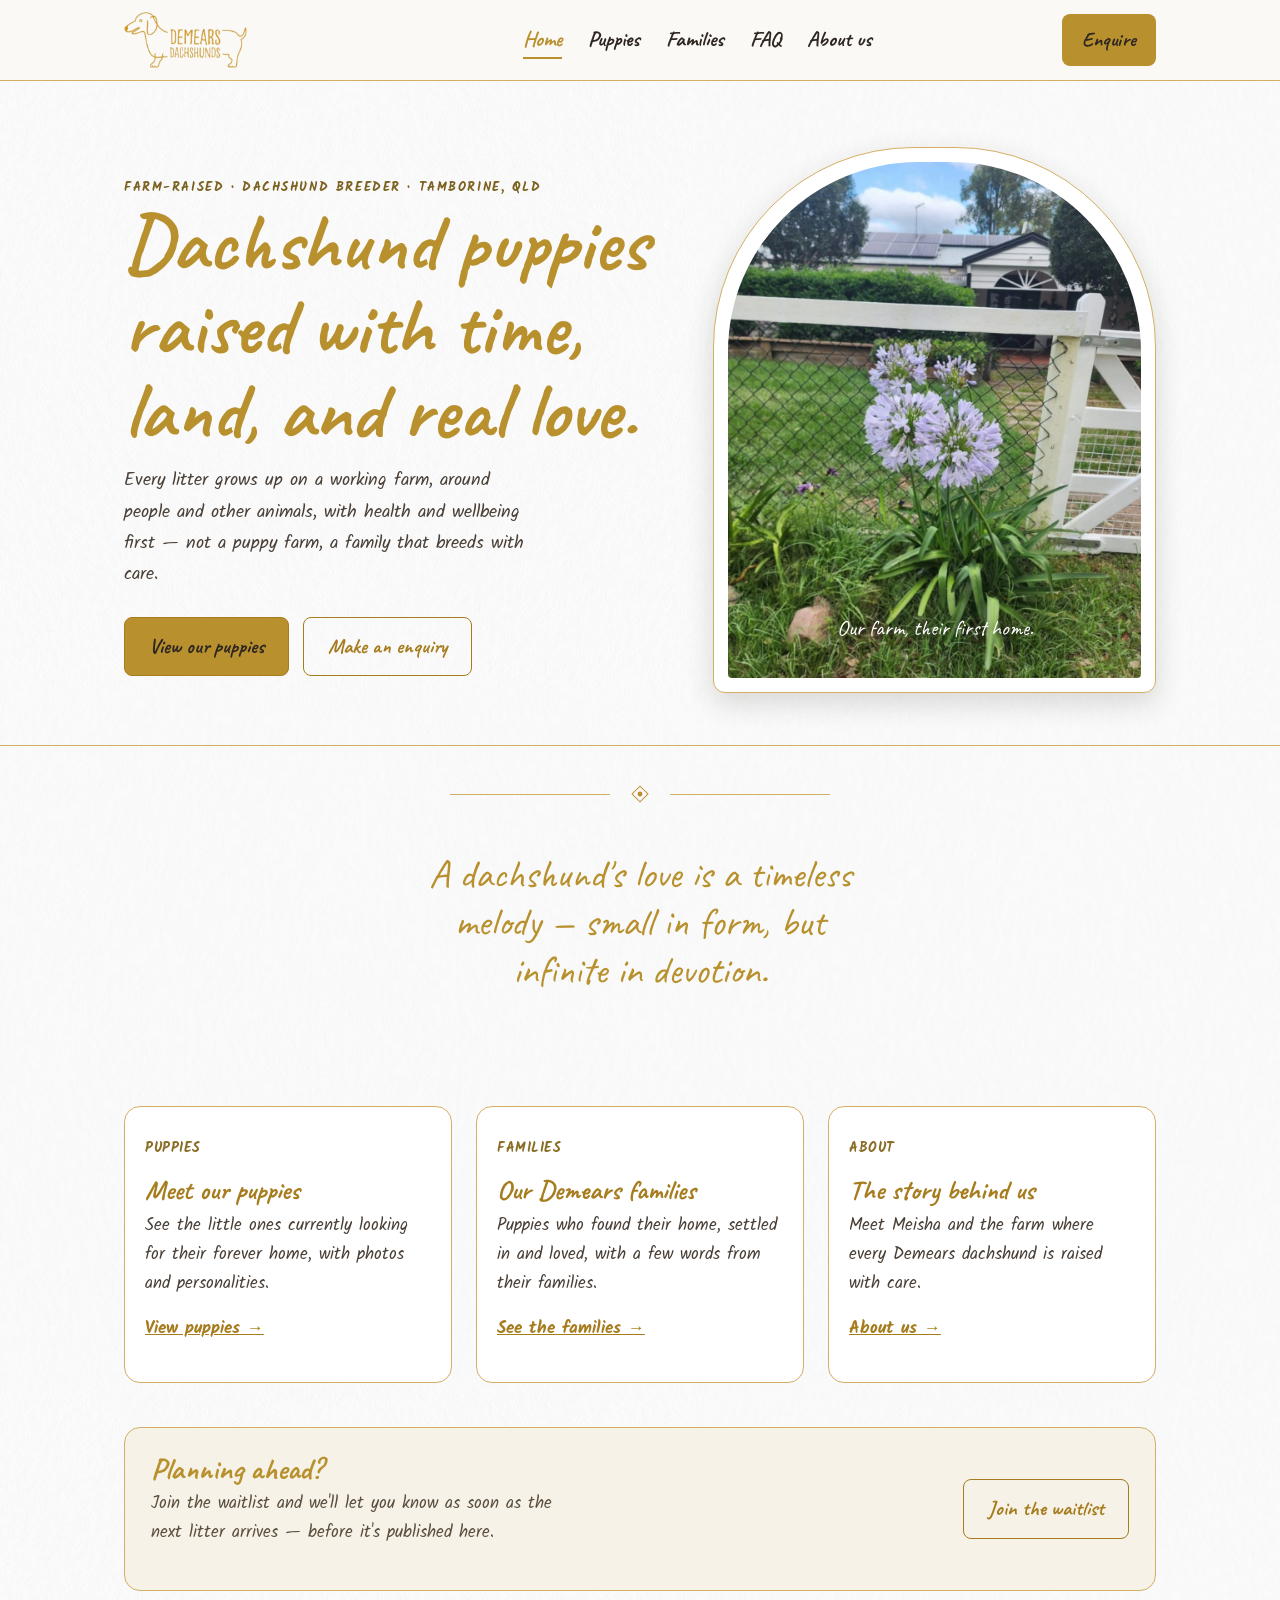
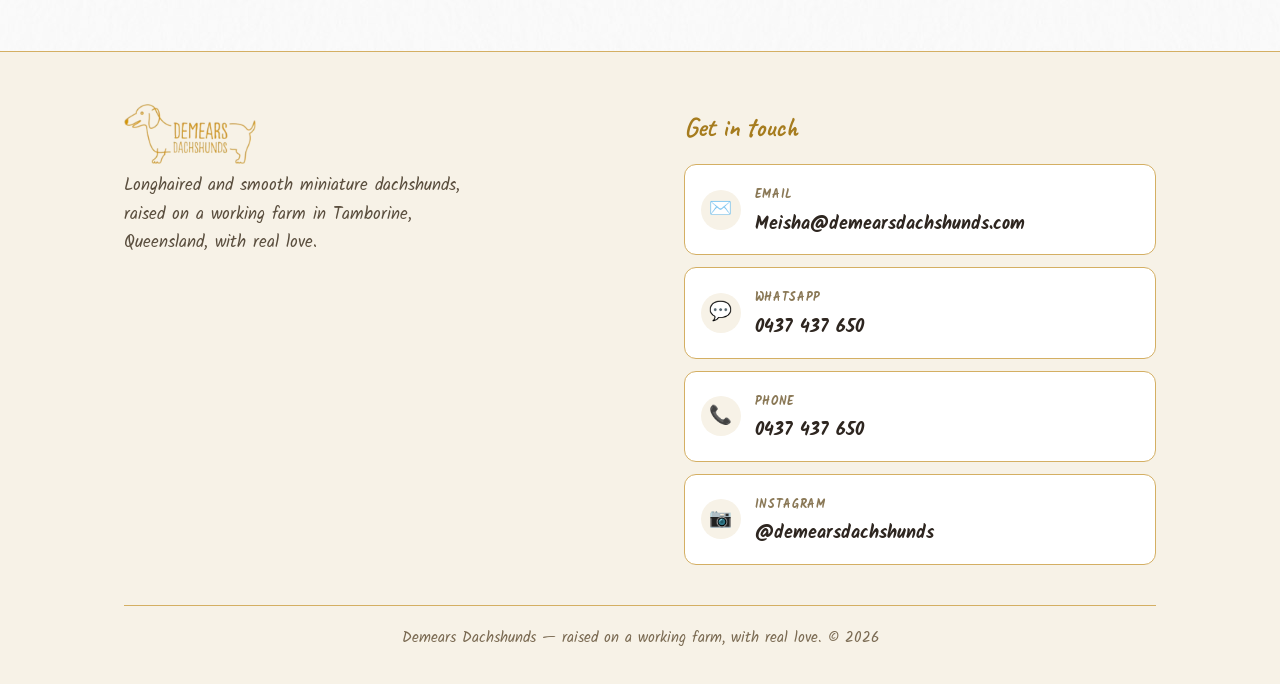
==== index.html @ ea21dcc5 "Add files via upload" ====
<!DOCTYPE html>
<html lang="en">
<head>
<meta charset="UTF-8">
<meta name="viewport" content="width=device-width, initial-scale=1.0">
<meta name="color-scheme" content="light">
<title>Demears Dachshunds | Dachshund Puppies Raised With Love</title>
<link rel="icon" type="image/svg+xml" href="data:image/svg+xml,%3Csvg xmlns='http://www.w3.org/2000/svg' viewBox='0 0 200 200'%3E%3Ccircle cx='100' cy='100' r='98' fill='%23FAF9F5'/%3E%3Cg transform='translate(100,108)' fill='none' stroke='%23B8912E' stroke-width='4'%3E%3Cpath d='M 62,-4 Q 76,-14 72,-26 Q 68,-16 58,-8 Z'/%3E%3Cellipse cx='4' cy='0' rx='58' ry='16'/%3E%3Cline x1='-40' y1='16' x2='-40' y2='34'/%3E%3Cline x1='-18' y1='18' x2='-18' y2='36'/%3E%3Cline x1='26' y1='18' x2='26' y2='36'/%3E%3Cline x1='48' y1='16' x2='48' y2='32'/%3E%3Ccircle cx='-58' cy='-6' r='15'/%3E%3Cellipse cx='-78' cy='-1' rx='9' ry='6'/%3E%3Cpath d='M -50,-14 Q -34,-10 -36,10 Q -38,20 -48,14 Q -54,4 -52,-10 Z'/%3E%3C/g%3E%3C/svg%3E">
<meta name="description" content="Demears Dachshunds: longhaired and smooth miniature dachshund puppies raised on a working farm in Tamborine, Queensland, with health and wellbeing as top priority.">
<link rel="preconnect" href="https://fonts.googleapis.com">
<link rel="preconnect" href="https://fonts.gstatic.com" crossorigin>
<link href="https://fonts.googleapis.com/css2?family=Caveat:wght@500;700&family=Kalam:wght@300;400;700&display=swap" rel="stylesheet">
<link rel="stylesheet" href="style.css">
</head>
<body>

<header>
  <div class="nav">
    <a href="index.html" class="brand">
      <span class="dd-logo" role="img" aria-label="Demears Dachshunds"></span>
    </a>
    <nav class="links" id="navLinks">
      <a href="index.html" class="active">Home</a>
      <a href="cachorros.html">Puppies</a>
      <a href="familias.html">Families</a>
      <a href="faq.html">FAQ</a>
      <a href="nosotros.html">About us</a>
    </nav>
    <a href="javascript:void(0)" onclick="openConsult()" class="nav-cta">Enquire</a>
    <button class="menu-toggle" id="menuToggle" aria-label="Open menu">☰</button>
  </div>
</header>

<section class="hero">
  <div class="wrap hero-inner">
    <div>
      <p class="eyebrow">Farm-raised · Dachshund breeder · Tamborine, QLD</p>
      <h1>Dachshund puppies raised with time, land, and real love.</h1>
      <p class="lede">Every litter grows up on a working farm, around people and other animals, with health and wellbeing first — not a puppy farm, a family that breeds with care.</p>
      <div class="cta-row">
        <a href="cachorros.html" class="btn btn-solid">View our puppies</a>
        <a href="#contacto" class="btn btn-ghost">Make an enquiry</a>
      </div>
    </div>
    <div class="photo-frame">
      <img src="hero.jpg" alt="The main house at our Tamborine farm">
      <p class="cap">Our farm, their first home.</p>
    </div>
  </div>
</section>

<div class="ornament-divider">
  <span class="oline"></span>
  <svg viewBox="0 0 40 40"><g fill="none" stroke="#B8912E" stroke-width="1.4"><rect x="12" y="12" width="16" height="16" transform="rotate(45 20 20)"/><circle cx="20" cy="20" r="3.5" fill="#B8912E" stroke="none"/></g></svg>
  <span class="oline"></span>
</div>

<div class="wrap pull-quote">
  <p>A dachshund's love is a timeless melody — small in form, but infinite in devotion.</p>
</div>

<section>
  <div class="wrap">
    <div class="about-grid">
      <div class="about-card">
        <p class="num">Puppies</p>
        <h3>Meet our puppies</h3>
        <p>See the little ones currently looking for their forever home, with photos and personalities.</p>
        <p style="margin-top:12px;"><a href="cachorros.html" style="color:var(--barn); font-weight:700;">View puppies →</a></p>
      </div>
      <div class="about-card">
        <p class="num">Families</p>
        <h3>Our Demears families</h3>
        <p>Puppies who found their home, settled in and loved, with a few words from their families.</p>
        <p style="margin-top:12px;"><a href="familias.html" style="color:var(--barn); font-weight:700;">See the families →</a></p>
      </div>
      <div class="about-card">
        <p class="num">About</p>
        <h3>The story behind us</h3>
        <p>Meet Meisha and the farm where every Demears dachshund is raised with care.</p>
        <p style="margin-top:12px;"><a href="nosotros.html" style="color:var(--barn); font-weight:700;">About us →</a></p>
      </div>
    </div>

    <div class="waitlist" style="margin-top:44px;">
      <div>
        <h3>Planning ahead?</h3>
        <p>Join the waitlist and we'll let you know as soon as the next litter arrives — before it's published here.</p>
      </div>
      <a href="javascript:void(0)" onclick="openWaitlist()" class="btn btn-ghost">Join the waitlist</a>
    </div>
  </div>
</section>

<footer id="contacto">
  <div class="wrap">
    <div class="footer-grid">
      <div class="footer-brand">
        <span class="dd-logo dd-logo-footer" role="img" aria-label="Demears Dachshunds"></span>
        <p>Longhaired and smooth miniature dachshunds, raised on a working farm in Tamborine, Queensland, with real love.</p>
      </div>
      <div class="footer-contact">
        <h4>Get in touch</h4>
        <div class="contact-methods">
          <a class="method" href="mailto:Meisha@demearsdachshunds.com"><span class="icon">✉️</span><span><span class="label">Email</span><br><span class="value">Meisha@demearsdachshunds.com</span></span></a>
          <a class="method" href="https://wa.me/61437437650" target="_blank" rel="noopener"><span class="icon">💬</span><span><span class="label">WhatsApp</span><br><span class="value">0437 437 650</span></span></a>
          <a class="method" href="tel:+61437437650"><span class="icon">📞</span><span><span class="label">Phone</span><br><span class="value">0437 437 650</span></span></a>
          <a class="method" href="https://instagram.com/demearsdachshunds" target="_blank" rel="noopener"><span class="icon">📷</span><span><span class="label">Instagram</span><br><span class="value">@demearsdachshunds</span></span></a>
        </div>
      </div>
    </div>
    <div class="footer-bottom">Demears Dachshunds — raised on a working farm, with real love. © 2026</div>
  </div>
</footer>

<a class="wa-float" href="https://wa.me/61437437650" target="_blank" rel="noopener" aria-label="Message us on WhatsApp">💬</a>

<script src="app.js"></script>
</body>
</html>
---- style.css ----
:root{color-scheme: light;}
/* ==========================================================================
   Demears Dachshunds — shared stylesheet
   Style: warm farmhouse, hand-lettered (Caveat headings + Kalam body),
   soft paper-white background with a subtle paper texture.
   ========================================================================== */

:root{
  --paper:#FFFFFF;
  --paper-warm:#F7F2E7;
  --ink:#2E2620;
  --barn:#A67C1E;
  --leather:#8A6D25;
  --sage:#9A7A25;
  --sage-deep:#7C6220;
  --blush:#E8B49E;
  --gold:#B8912E;
  --gold-light:#D4AF63;
  --radius:16px;
  --font-head:'Caveat', cursive;
  --font-body:'Kalam', cursive;
}

*{box-sizing:border-box;}
html{scroll-behavior:smooth;}
body{
  margin:0;
  background-color:var(--paper);
  background-image:url('paper-10.jpg');
  background-repeat:repeat;
  color:var(--ink);
  font-family:var(--font-body);
  font-size:18px;
  line-height:1.7;
}

h1,h2,h3{
  font-family:var(--font-head);
  font-weight:700;
  margin:0;
  color:var(--gold);
  line-height:1.05;
}

.sec-head .eyebrow{display:block; margin-bottom:4px;}
.eyebrow{
  font-family:var(--font-body);
  font-weight:700;
  font-size:0.82rem;
  letter-spacing:0.12em;
  text-transform:uppercase;
  color:#7C6220;
}

a{color:inherit;}
img{max-width:100%;display:block;}

.wrap{max-width:1080px;margin:0 auto;padding:0 24px;}

/* ---------- HEADER ---------- */
header{
  position:sticky; top:0; z-index:50;
  background:rgba(250,249,245,0.94);
  backdrop-filter:blur(4px);
  border-bottom:1px solid var(--gold-light);
}
.nav{
  display:flex; align-items:center; justify-content:space-between;
  padding:12px 24px; max-width:1080px; margin:0 auto;
}
.brand{
  display:flex; align-items:center; gap:10px;
  font-family:var(--font-head); font-weight:700; font-size:1.7rem;
  color:var(--gold); text-decoration:none; letter-spacing:0.01em;
}
.brand .stamp{width:44px;height:44px;display:flex;align-items:center;justify-content:center;flex-shrink:0;}
.brand .stamp svg{width:44px;height:26px;}
nav.links{display:flex; gap:26px; font-family:var(--font-head); font-size:1.35rem; font-weight:700;}
nav.links a{text-decoration:none; color:var(--ink);}
nav.links a:hover,nav.links a.active{color:var(--gold);}
nav.links a.active{border-bottom:2px solid var(--gold);}
.nav-cta{
  background:var(--gold); color:#2E2620;
  padding:9px 20px; border-radius:8px;
  text-decoration:none; font-weight:700; font-size:1.25rem;
  font-family:var(--font-head); letter-spacing:0.01em;
}
.nav-cta:hover{background:#a67f1e;}
.menu-toggle{display:none; background:none; border:none; font-size:1.8rem; cursor:pointer; color:var(--gold);}

@media (max-width:820px){
  nav.links{
    display:none; position:absolute; top:100%; left:0; right:0;
    background:var(--paper); flex-direction:column; gap:0;
    border-bottom:1px solid var(--gold-light);
  }
  nav.links.open{display:flex;}
  nav.links a{padding:14px 24px; border-top:1px solid var(--gold-light);}
  .nav-cta{display:none;}
  .menu-toggle{display:block;}
}

/* ---------- HERO ---------- */
.hero{padding:66px 0 52px; border-bottom:1px solid var(--gold-light);}
.hero-inner{display:grid; grid-template-columns:1.1fr 0.9fr; gap:48px; align-items:center;}
.hero h1{font-size:clamp(3rem, 6.5vw, 5rem);}
.hero .lede{margin-top:12px; font-size:1.15rem; max-width:46ch; color:#4a4038;}
.hero .cta-row{display:flex; gap:14px; margin-top:26px; flex-wrap:wrap;}
.btn{
  display:inline-block; padding:11px 24px; border-radius:8px;
  font-family:var(--font-head); font-weight:700; text-decoration:none;
  font-size:1.3rem; border:1.5px solid var(--barn);
}
.btn-solid{background:var(--gold); color:#2E2620;}
.btn-solid:hover{background:#a67f1e;}
.btn-ghost{background:transparent; color:var(--barn);}
.btn-ghost:hover{background:rgba(122,54,38,0.08);}

.photo-frame{
  background:#fff; padding:14px 14px 44px;
  border-radius:200px 200px 12px 12px;
  box-shadow:0 10px 28px rgba(46,38,32,0.16);
  border:1.5px solid var(--gold-light); position:relative;
}
.photo-frame img{border-radius:190px 190px 4px 4px; aspect-ratio:4/5; object-fit:cover; width:100%;}
.photo-frame .ph{
  aspect-ratio:4/5; border-radius:190px 190px 4px 4px;
  background:repeating-linear-gradient(135deg,#efe6d3,#efe6d3 10px,#e7dcc4 10px,#e7dcc4 20px);
  display:flex; align-items:center; justify-content:center; text-align:center;
  color:#8a7856; font-size:1rem; padding:20px;
}
.photo-frame{padding-bottom:14px;}
.photo-frame .cap{
  position:absolute; bottom:24px; left:20px; right:20px;
  font-family:var(--font-head); font-size:1.35rem; color:#fff; text-align:center;
  text-shadow:0 1px 6px rgba(46,38,32,0.7);
}
@media (max-width:820px){
  .hero-inner{grid-template-columns:1fr; gap:32px;}
  .photo-frame{max-width:340px; margin:0 auto;}
}

/* ---------- DIVIDER + QUOTE ---------- */
.ornament-divider{display:flex; align-items:center; justify-content:center; gap:16px; padding:34px 0;}
.ornament-divider .oline{flex:1; max-width:160px; height:1px; background:var(--gold-light);}
.ornament-divider svg{width:28px; height:28px; flex-shrink:0;}
.pull-quote{text-align:center; padding:8px 0 8px;}
.pull-quote p{
  font-family:var(--font-head); font-size:clamp(1.7rem,4vw,2.5rem);
  color:var(--gold); max-width:24ch; margin:0 auto; line-height:1.2;
}

section{padding:60px 0;}
.sec-head{max-width:680px; margin-bottom:40px;}
.sec-head h2{font-size:clamp(2.2rem,5vw,3.2rem); margin-top:12px; padding-bottom:12px; position:relative;}
.sec-head h2::after{content:''; position:absolute; left:0; bottom:0; width:60px; height:2px; background:var(--gold);}
.sec-head p{margin-top:10px; color:#4a4038; font-size:1.08rem;}

/* ---------- ABOUT ---------- */
.about-inner{display:grid; grid-template-columns:1.05fr 0.95fr; gap:44px; align-items:start;}
.about-text .eyebrow{display:block; margin-bottom:4px;}
.about-title{font-family:var(--font-head); font-weight:700; font-size:clamp(2.4rem,5vw,3.6rem); color:var(--gold); line-height:1; margin:2px 0 16px;}
.about-text p{margin-top:14px; font-size:1.2rem; color:#4a3f30;}
.about-text p:first-child{margin-top:0;}
.about-collage{display:grid; grid-template-columns:1fr 1fr; gap:14px;}
.about-collage .ph, .about-collage img{
  border-radius:var(--radius); border:1px solid var(--gold-light); overflow:hidden;
}
.about-collage img{width:100%; object-fit:cover;}
.about-collage .ph{
  background:repeating-linear-gradient(135deg,#efe6d3,#efe6d3 10px,#e7dcc4 10px,#e7dcc4 20px);
  display:flex; align-items:center; justify-content:center; text-align:center;
  color:#8a7856; font-size:0.95rem; padding:14px;
}
.about-collage .ph-tl,.about-collage .ph-tr{aspect-ratio:3/4;}
.about-collage .ph-bottom{grid-column:1 / -1; aspect-ratio:16/9;}
@media (max-width:820px){.about-inner{grid-template-columns:1fr;}}

.about-grid{display:grid; grid-template-columns:repeat(3,1fr); gap:24px; margin-top:44px;}
.about-card{background:#fff; border:1px solid var(--gold-light); border-radius:var(--radius); padding:22px 20px;}
.about-card .num{font-size:0.9rem; color:var(--leather); letter-spacing:0.04em; font-weight:700; text-transform:uppercase;}
.about-card h3{font-size:1.7rem; margin-top:6px; color:var(--barn);}
.about-card p{margin-top:8px; font-size:1.05rem; color:#4a4038;}
@media (max-width:760px){.about-grid{grid-template-columns:1fr;}}

/* ---------- PUPPIES ---------- */
.pup-subsection{margin-bottom:48px;}
.pup-subsection:last-child{margin-bottom:0;}
.pup-subhead{display:flex; align-items:baseline; gap:14px; margin-bottom:22px; padding-bottom:8px; border-bottom:1px solid var(--gold-light);}
.pup-subhead h3{font-size:2rem; color:var(--gold);}
.pup-subhead .count{font-size:0.95rem; color:#8a7856; font-weight:700;}
.puppies-grid{display:grid; grid-template-columns:repeat(auto-fill,minmax(250px,290px)); gap:26px; justify-content:start;}
.pcard{
  background:#fff; border-radius:var(--radius);
  box-shadow:0 6px 18px rgba(46,38,32,0.10); border:1px solid var(--gold-light);
  display:flex; flex-direction:column; cursor:pointer;
}
.pcard .ph{
  aspect-ratio:3/4; position:relative; border-radius:150px 150px 8px 8px; margin:10px 10px 0;
  background:repeating-linear-gradient(135deg,#efe6d3,#efe6d3 10px,#e7dcc4 10px,#e7dcc4 20px);
  display:flex; align-items:center; justify-content:center; text-align:center;
  color:#8a7856; font-size:0.9rem; padding:16px; overflow:hidden;
}
.pcard .ph img{position:absolute; inset:0; width:100%; height:100%; object-fit:cover; border-radius:inherit;}
.pcard .view-hint{
  position:absolute; bottom:8px; right:8px; z-index:2;
  background:rgba(46,38,32,0.72); color:var(--paper);
  font-size:0.78rem; padding:3px 10px; border-radius:20px;
}
.pcard .body{padding:16px 18px 20px; display:flex; flex-direction:column; gap:6px; flex:1;}
.pcard h3{font-size:1.8rem; color:var(--barn);}
.pcard .meta{font-size:0.95rem; color:#7a6a52;}
.pcard .note{font-size:1.05rem; color:#4a4038; margin-top:2px;}
.pcard .consult-btn{margin-top:auto; padding-top:12px;}
.pcard .consult-btn a{
  display:block; text-align:center; padding:9px 14px;
  border:1.5px solid var(--barn); border-radius:8px;
  color:var(--barn); text-decoration:none; font-family:var(--font-head); font-weight:700; font-size:1.2rem;
}
.pcard .consult-btn a:hover{background:var(--barn); color:var(--paper);}

.puppies-note{
  margin-top:30px; padding:16px 20px; background:var(--paper-warm);
  border:1px dashed var(--gold-light); border-radius:12px; font-size:1rem; color:#5a4e3e;
}

.waitlist{
  margin-top:30px; padding:26px; border-radius:var(--radius);
  background:var(--paper-warm); border:1px solid var(--gold-light); color:var(--ink);
  display:flex; align-items:center; justify-content:space-between; gap:24px; flex-wrap:wrap;
}
.waitlist h3{color:var(--gold); font-size:1.9rem;}
.waitlist p{margin-top:4px; color:#5a4e3e; font-size:1.05rem; max-width:46ch;}
.waitlist .btn{border-color:var(--barn); color:var(--barn); flex-shrink:0;}
.waitlist .btn:hover{background:rgba(166,124,30,0.10);}

/* eyebrow spacing (bug del override eliminado) */
.sec-head .eyebrow{display:block; margin-bottom:6px;}

/* ---------- FAMILY GALLERY (claro) ---------- */
.gallery{background:var(--paper-warm); border-top:1px solid var(--gold-light); border-bottom:1px solid var(--gold-light);}
.fam-grid{display:grid; grid-template-columns:repeat(3,1fr); gap:24px;}
.fam-card{
  background:#fff; border:1px solid var(--gold-light);
  border-radius:var(--radius); overflow:hidden; cursor:pointer; display:flex; flex-direction:column;
  box-shadow:0 6px 18px rgba(46,38,32,0.08);
}
.fam-card .ph{
  aspect-ratio:4/3; position:relative;
  background:repeating-linear-gradient(135deg,#efe6d3,#efe6d3 10px,#e7dcc4 10px,#e7dcc4 20px);
  display:flex; align-items:center; justify-content:center; text-align:center;
  color:#8a7856; font-size:0.9rem; padding:16px; overflow:hidden;
}
.fam-card .ph img{position:absolute; inset:0; width:100%; height:100%; object-fit:cover;}
.fam-card .view-hint{position:absolute; bottom:8px; right:8px; z-index:2; background:rgba(46,38,32,0.6); color:#fff; font-size:0.78rem; padding:3px 10px; border-radius:20px;}
.fam-card .body{padding:18px 22px 22px;}
.fam-card h3{color:var(--gold); font-size:1.8rem;}
.fam-card .quote-mark{font-family:var(--font-head); font-size:2.4rem; color:var(--gold-light); line-height:1; margin:2px 0;}
.fam-card p.quote{margin-top:2px; font-size:1.05rem; color:#4a4038;}
.fam-card .who{margin-top:12px; font-size:0.9rem; color:#8a7856; letter-spacing:0.03em;}
@media (max-width:820px){.fam-grid{grid-template-columns:1fr;}}

/* ---------- FAQ ---------- */
.faq-list{display:flex; flex-direction:column; gap:12px; max-width:760px;}
.faq-item{background:#fff; border:1px solid var(--gold-light); border-radius:12px; overflow:hidden;}
.faq-item summary{
  padding:16px 20px; cursor:pointer; font-family:var(--font-head); font-weight:700;
  color:var(--barn); font-size:1.4rem; list-style:none;
  display:flex; align-items:center; justify-content:space-between; gap:12px;
}
.faq-item summary::-webkit-details-marker{display:none;}
.faq-item summary::after{content:'+'; font-size:1.5rem; color:var(--sage-deep); flex-shrink:0; transition:transform 0.15s ease;}
.faq-item[open] summary::after{transform:rotate(45deg);}
.faq-item p{padding:0 20px 16px; font-size:1.05rem; color:#4a4038;}

/* ---------- FOOTER (with contact) ---------- */
footer{background:var(--paper-warm); border-top:1px solid var(--gold-light); padding:52px 0 32px;}
.footer-grid{display:grid; grid-template-columns:1.1fr 1fr; gap:40px; align-items:start;}
.footer-brand .stamp svg{width:60px; height:36px;}
.footer-brand h3{font-size:2rem; color:var(--gold); margin-top:8px;}
.footer-brand p{margin-top:8px; color:#5a4e3e; font-size:1.05rem; max-width:38ch;}
.footer-contact h4{font-family:var(--font-head); font-size:1.7rem; color:var(--barn); margin:0 0 14px;}
.contact-methods{display:flex; flex-direction:column; gap:12px; max-width:480px;}
.method{
  display:flex; align-items:center; gap:14px; padding:14px 16px;
  background:#fff; border:1px solid var(--gold-light); border-radius:12px;
  text-decoration:none; color:var(--ink);
}
.method:hover{border-color:var(--barn);}
.method .icon{width:40px;height:40px; border-radius:50%; background:var(--paper-warm); display:flex; align-items:center; justify-content:center; font-size:1.15rem; flex-shrink:0;}
.method .label{font-size:0.72rem; letter-spacing:0.06em; color:#8a7856; text-transform:uppercase; font-weight:700;}
.method .value{font-weight:700; margin-top:0;}
.footer-bottom{text-align:center; margin-top:40px; padding-top:20px; border-top:1px solid var(--gold-light); font-size:0.95rem; color:#7a6a52;}
@media (max-width:760px){.footer-grid{grid-template-columns:1fr; gap:28px;}}

/* ---------- FLOATING WHATSAPP ---------- */
.wa-float{
  display:none; position:fixed; bottom:20px; right:20px; z-index:60;
  width:56px; height:56px; border-radius:50%; background:#25D366; color:#fff;
  text-decoration:none; align-items:center; justify-content:center; font-size:1.6rem;
  box-shadow:0 6px 18px rgba(0,0,0,0.25);
}
@media (max-width:760px){.wa-float{display:flex;}}

/* ---------- MODALS ---------- */
.modal-overlay{display:none; position:fixed; inset:0; z-index:100; background:rgba(46,38,32,0.55); align-items:center; justify-content:center; padding:20px;}
.modal-overlay.open{display:flex;}
.modal-box{background:var(--paper); border-radius:20px; max-width:640px; width:100%; max-height:88vh; overflow-y:auto; position:relative; box-shadow:0 20px 50px rgba(0,0,0,0.35);}
.modal-close{position:absolute; top:14px; right:14px; z-index:2; width:36px; height:36px; border-radius:50%; border:none; background:rgba(46,38,32,0.75); color:var(--paper); font-size:1.2rem; cursor:pointer; display:flex; align-items:center; justify-content:center;}
.modal-close:hover{background:var(--barn);}
.modal-gallery-main{aspect-ratio:16/10; margin:16px 16px 0; padding:8px; background:#fff; border:1.5px solid var(--gold); border-radius:12px; display:flex; align-items:center; justify-content:center; text-align:center; color:#8a7856; font-size:0.95rem; overflow:hidden;}
.modal-gallery-main img{width:100%; height:100%; object-fit:cover; border-radius:6px;}
.modal-thumbs{display:flex; gap:8px; padding:12px 16px; overflow-x:auto;}
.modal-thumbs .thumb{width:58px; height:58px; flex-shrink:0; border-radius:8px; cursor:pointer; background:#fff; padding:3px; border:1.5px solid var(--gold-light); display:flex; align-items:center; justify-content:center; font-size:0.9rem; color:#8a7856; overflow:hidden;}
.modal-thumbs .thumb img{width:100%; height:100%; object-fit:cover; border-radius:5px;}
.modal-thumbs .thumb.active{border-color:var(--gold); border-width:2px;}
.modal-content{padding:16px 30px 32px;}
.modal-content .sec-head .eyebrow{display:block; margin-bottom:4px;}
.eyebrow{margin-bottom:2px;}
.modal-content h2{font-size:2.4rem; margin-bottom:2px; color:var(--barn);}
.modal-facts{display:grid; grid-template-columns:repeat(2,1fr); gap:10px 20px; margin:16px 0 18px; padding:16px 18px; background:var(--paper-warm); border:1px solid var(--gold-light); border-radius:12px;}
.modal-facts div .label{font-size:0.68rem; letter-spacing:0.06em; text-transform:uppercase; color:#8a7856; font-weight:700;}
.modal-facts div .value{font-weight:700; margin-top:2px;}
.modal-content h4{font-family:var(--font-head); font-size:1.4rem; color:var(--sage-deep); margin:18px 0 6px;}
.modal-content p{color:#4a4038; font-size:1.05rem;}
.modal-content .btn{margin-top:20px;}
.updates-list{display:flex; flex-direction:column; gap:12px; margin-top:6px;}
.update-entry{padding:12px 14px; background:var(--paper-warm); border-left:3px solid var(--gold); border-radius:0 10px 10px 0;}
.update-entry .date{font-size:0.7rem; letter-spacing:0.04em; text-transform:uppercase; color:#8a7856; font-weight:700;}
.update-entry p{margin-top:2px; font-size:1rem; color:#4a4038;}
.fam-modal-header{padding:16px 30px 4px;}
.fam-modal-header h2{font-size:2.2rem; color:var(--barn);}
.fam-modal-header .fam-sub{font-size:0.95rem; color:#7a6a52; margin-top:2px;}
@media (max-width:600px){.modal-facts{grid-template-columns:1fr;} .modal-content{padding:16px 20px 28px;}}

/* ---------- INQUIRY FORM ---------- */
form.inquiry{display:flex; flex-direction:column; gap:14px;}
form.inquiry label{font-size:0.72rem; letter-spacing:0.06em; text-transform:uppercase; color:#5a4e3e; font-weight:700;}
form.inquiry input, form.inquiry textarea{margin-top:6px; width:100%; padding:12px 14px; border:1px solid var(--gold-light); border-radius:8px; background:#fff; font-family:var(--font-body); font-size:1.02rem; color:var(--ink);}
form.inquiry input:focus, form.inquiry textarea:focus{outline:2px solid var(--sage); outline-offset:1px; border-color:var(--sage);}
form.inquiry textarea{resize:vertical; min-height:100px;}
form.inquiry button{margin-top:6px; align-self:flex-start; background:var(--gold); color:#2E2620; border:none; padding:12px 26px; border-radius:8px; font-family:var(--font-head); font-weight:700; cursor:pointer; font-size:1.3rem;}
form.inquiry button:hover{background:#a67f1e;}

@media (prefers-reduced-motion: reduce){html{scroll-behavior:auto;}}

/* Real brand logo (embedded, transparent) */
.dd-logo{display:block; background:url("[data-uri]") no-repeat left center; background-size:contain; width:210px; height:56px;}
.dd-logo-footer{width:230px; height:60px;}

/* Form validation + counters */
.err{display:block; color:#a3282d; font-size:0.8rem; margin-top:4px; min-height:1em;}
input.bad, textarea.bad{border-color:#a3282d;}
.counter{display:inline-flex; align-items:center; border:1px solid var(--gold-light); border-radius:8px; overflow:hidden; margin-top:6px;}
.counter button{width:44px; height:44px; border:none; background:var(--paper-warm); color:var(--barn); font-size:1.5rem; cursor:pointer; font-family:var(--font-body); line-height:1;}
.counter button:hover{background:var(--gold-light);}
.counter span{min-width:56px; text-align:center; font-weight:700; font-size:1.15rem;}
.hint{font-size:0.9rem; color:#7a6a52; margin-top:6px;}

/* Real photos filling frames */
.hero .photo-frame .ph.has-photo{padding:0;}
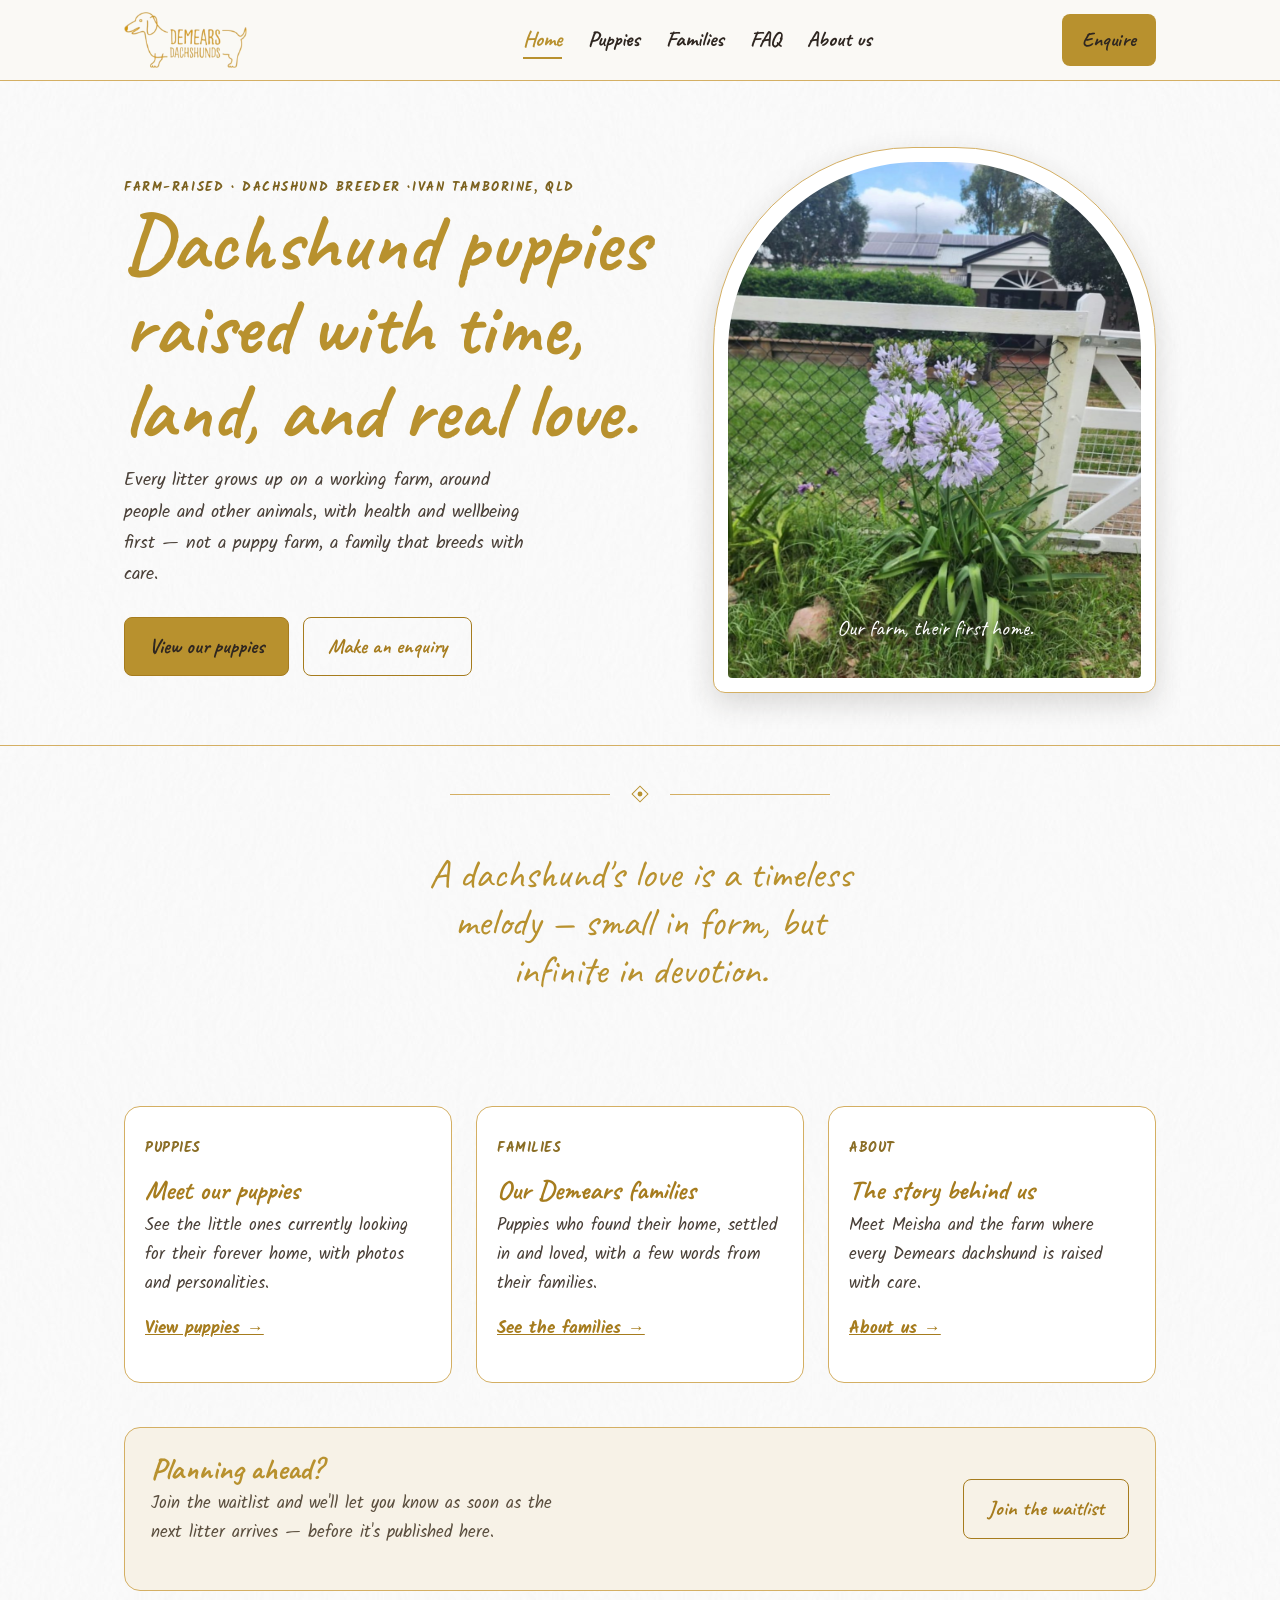
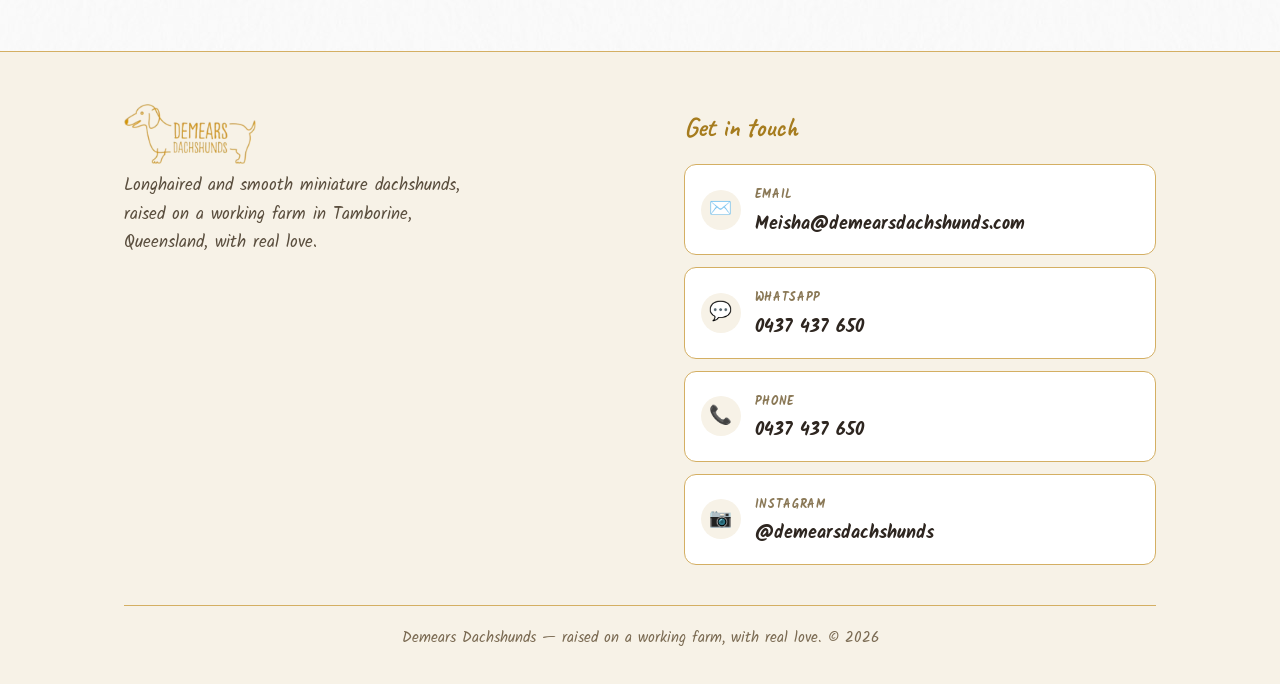
==== commit cbe34b3e: "Update index.html" ====
--- a/index.html
+++ b/index.html
@@ -34,7 +34,7 @@
 <section class="hero">
   <div class="wrap hero-inner">
     <div>
-      <p class="eyebrow">Farm-raised · Dachshund breeder · Tamborine, QLD</p>
+      <p class="eyebrow">Farm-raised · Dachshund breeder ·ivan Tamborine, QLD</p>
       <h1>Dachshund puppies raised with time, land, and real love.</h1>
       <p class="lede">Every litter grows up on a working farm, around people and other animals, with health and wellbeing first — not a puppy farm, a family that breeds with care.</p>
       <div class="cta-row">
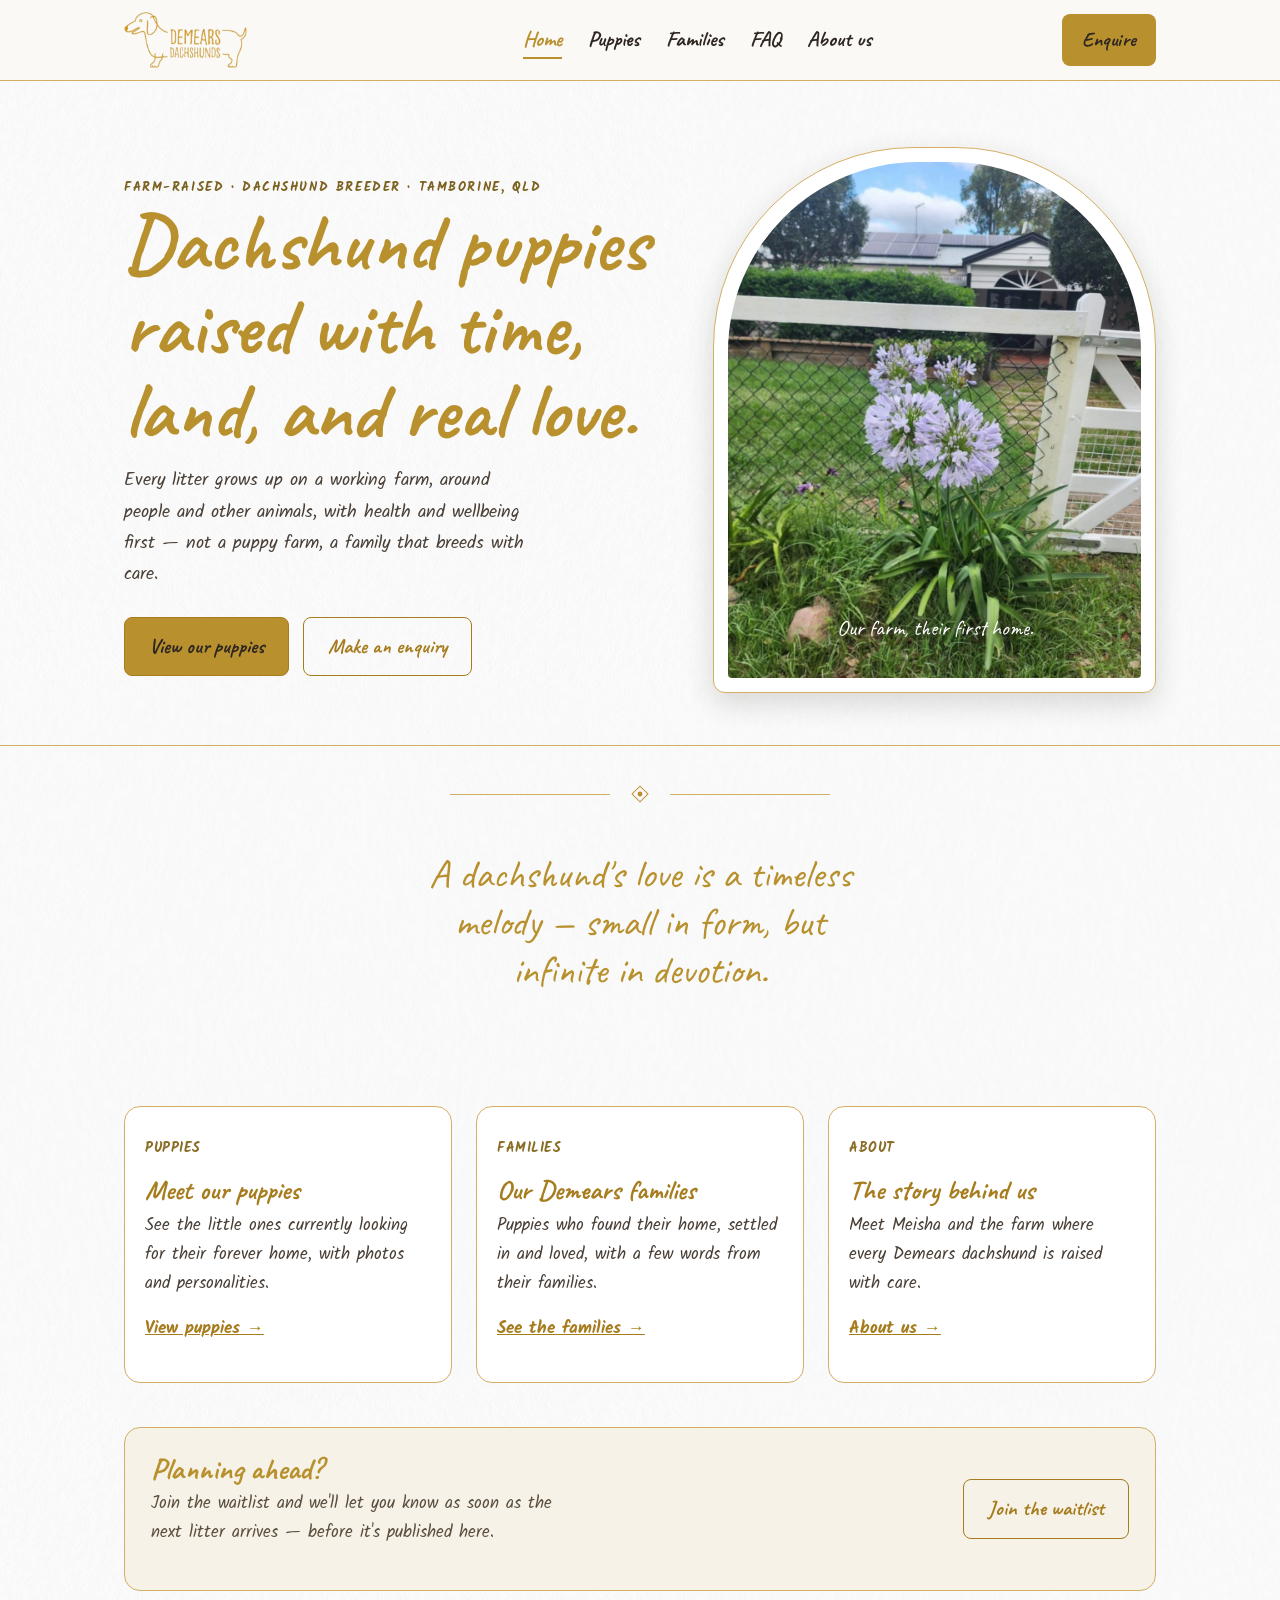
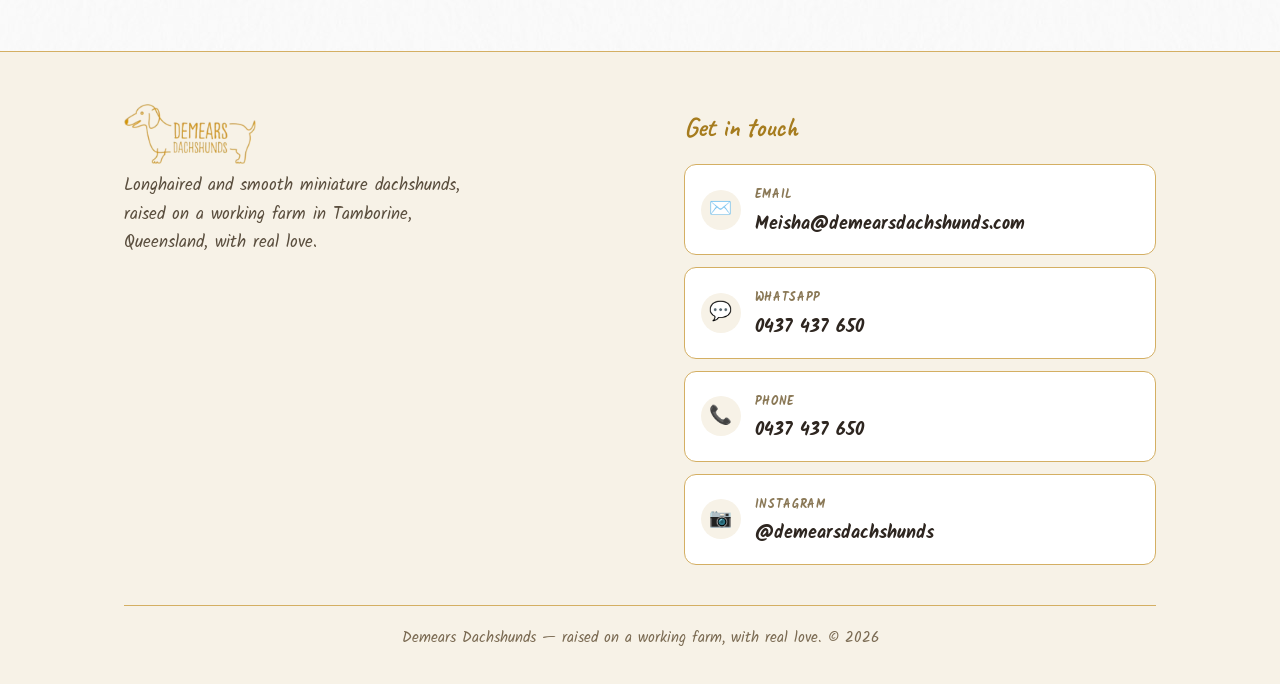
==== commit ce13dd57: "Update index.html" ====
--- a/index.html
+++ b/index.html
@@ -34,7 +34,7 @@
 <section class="hero">
   <div class="wrap hero-inner">
     <div>
-      <p class="eyebrow">Farm-raised · Dachshund breeder ·ivan Tamborine, QLD</p>
+      <p class="eyebrow">Farm-raised · Dachshund breeder · Tamborine, QLD</p>
       <h1>Dachshund puppies raised with time, land, and real love.</h1>
       <p class="lede">Every litter grows up on a working farm, around people and other animals, with health and wellbeing first — not a puppy farm, a family that breeds with care.</p>
       <div class="cta-row">
